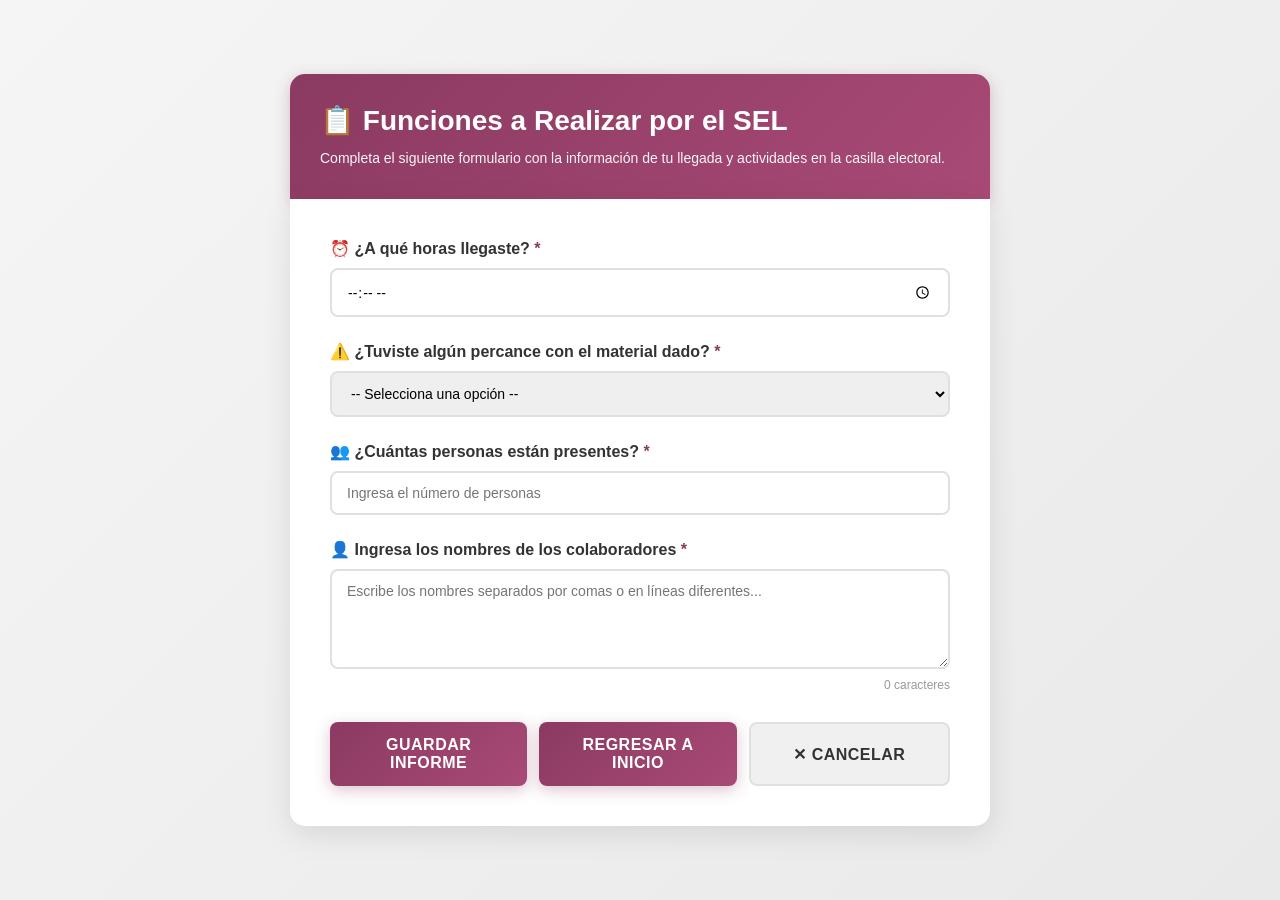
==== Frontend/form-sel.html @ 78c0f2da "Versión SEL 2" ====
<!DOCTYPE html>
<html lang="es">
<head>
    <meta charset="UTF-8">
    <meta name="viewport" content="width=device-width, initial-scale=1.0">
    <title>Funciones a Realizar por el SEL - INE</title>
    <style>
        * {
            margin: 0;
            padding: 0;
            box-sizing: border-box;
        }

        body {
            font-family: 'Segoe UI', Tahoma, Geneva, Verdana, sans-serif;
            background: linear-gradient(135deg, #f5f5f5 0%, #e9e9e9 100%);
            min-height: 100vh;
            display: flex;
            justify-content: center;
            align-items: center;
            padding: 20px;
        }

        .container {
            max-width: 700px;
            width: 100%;
        }

        .header {
            background: linear-gradient(135deg, #8B3A62 0%, #a84a75 100%);
            color: white;
            padding: 30px;
            border-radius: 15px 15px 0 0;
            box-shadow: 0 4px 15px rgba(139, 58, 98, 0.3);
        }

        .header h1 {
            font-size: 28px;
            margin-bottom: 10px;
            font-weight: 700;
        }

        .header p {
            font-size: 14px;
            opacity: 0.95;
            line-height: 1.6;
        }

        .form-container {
            background: white;
            padding: 40px;
            border-radius: 0 0 15px 15px;
            box-shadow: 0 8px 30px rgba(0, 0, 0, 0.1);
        }

        .form-group {
            margin-bottom: 25px;
        }

        .form-group label {
            display: block;
            font-size: 16px;
            font-weight: 600;
            color: #333;
            margin-bottom: 10px;
            transition: all 0.3s ease;
        }

        .form-group label:hover {
            color: #8B3A62;
        }

        .form-group input[type="time"],
        .form-group input[type="number"],
        .form-group select,
        .form-group textarea {
            width: 100%;
            padding: 12px 15px;
            font-size: 14px;
            border: 2px solid #e0e0e0;
            border-radius: 8px;
            font-family: 'Segoe UI', Tahoma, Geneva, Verdana, sans-serif;
            transition: all 0.3s ease;
            resize: none;
        }

        .form-group input[type="time"]:focus,
        .form-group input[type="number"]:focus,
        .form-group select:focus,
        .form-group textarea:focus {
            outline: none;
            border-color: #8B3A62;
            box-shadow: 0 0 0 3px rgba(139, 58, 98, 0.1);
        }

        .form-group textarea {
            min-height: 100px;
            resize: vertical;
            max-height: 200px;
        }

        .char-count {
            font-size: 12px;
            color: #999;
            margin-top: 5px;
            text-align: right;
        }

        .hidden-field {
            display: none;
            margin-top: 15px;
            padding: 15px;
            background: #fff3cd;
            border-left: 4px solid #ffc107;
            border-radius: 4px;
            animation: slideDown 0.3s ease;
        }

        .hidden-field.show {
            display: block;
        }

        @keyframes slideDown {
            from {
                opacity: 0;
                transform: translateY(-10px);
            }
            to {
                opacity: 1;
                transform: translateY(0);
            }
        }

        .hidden-field textarea {
            margin-top: 10px;
        }

        .hidden-field label {
            margin-bottom: 8px;
            font-size: 14px;
        }

        .button-group {
            display: flex;
            gap: 12px;
            margin-top: 30px;
        }

        .btn {
            flex: 1;
            padding: 14px 20px;
            font-size: 16px;
            font-weight: 600;
            border: none;
            border-radius: 8px;
            cursor: pointer;
            transition: all 0.3s ease;
            text-transform: uppercase;
            letter-spacing: 0.5px;
        }

        .btn-submit {
            background: linear-gradient(135deg, #8B3A62 0%, #a84a75 100%);
            color: white;
            box-shadow: 0 4px 15px rgba(139, 58, 98, 0.3);
        }

        .btn-submit:hover {
            transform: translateY(-2px);
            box-shadow: 0 6px 20px rgba(139, 58, 98, 0.4);
        }

        .btn-submit:active {
            transform: translateY(0);
        }

        .btn-cancel {
            background: #f0f0f0;
            color: #333;
            border: 2px solid #e0e0e0;
        }

        .btn-cancel:hover {
            background: #e8e8e8;
            border-color: #d0d0d0;
        }

        .success-message {
            display: none;
            background: #d4edda;
            border: 1px solid #c3e6cb;
            color: #155724;
            padding: 15px;
            border-radius: 8px;
            margin-bottom: 20px;
            animation: fadeIn 0.3s ease;
        }

        .success-message.show {
            display: block;
        }

        @keyframes fadeIn {
            from {
                opacity: 0;
            }
            to {
                opacity: 1;
            }
        }

        .required {
            color: #8B3A62;
            font-weight: bold;
        }

        @media (max-width: 600px) {
            .header {
                padding: 20px;
            }

            .header h1 {
                font-size: 22px;
            }

            .form-container {
                padding: 20px;
            }

            .button-group {
                flex-direction: column;
            }

            .btn {
                width: 100%;
            }
        }
    </style>
</head>
<body>
    <div class="container">
        <form id="formularioSEL">
            <div class="header">
                <h1>📋 Funciones a Realizar por el SEL</h1>
                <p>Completa el siguiente formulario con la información de tu llegada y actividades en la casilla electoral.</p>
            </div>

            <div class="form-container">
                <div class="success-message" id="successMessage">
                    ✓ Informe registrado exitosamente
                </div>

                <!-- Campo 1: Hora de llegada -->
                <div class="form-group">
                    <label for="horaLlegada">
                        ⏰ ¿A qué horas llegaste? <span class="required">*</span>
                    </label>
                    <input 
                        type="time" 
                        id="horaLlegada" 
                        name="horaLlegada" 
                        required
                    >
                </div>

                <!-- Campo 2: Percances con material -->
                <div class="form-group">
                    <label for="percances">
                        ⚠️ ¿Tuviste algún percance con el material dado? <span class="required">*</span>
                    </label>
                    <select id="percances" name="percances" required onchange="togglePercanceField()">
                        <option value="">-- Selecciona una opción --</option>
                        <option value="no">No, todo está bien</option>
                        <option value="si">Sí, hubo un percance</option>
                    </select>
                </div>

                <!-- Campo oculto: Descripción del percance -->
                <div class="hidden-field" id="percanceField">
                    <label for="descripcionPercance">
                        Describe el percance:
                    </label>
                    <textarea 
                        id="descripcionPercance" 
                        name="descripcionPercance" 
                        placeholder="Detalla qué sucedió con el material..."
                    ></textarea>
                </div>

                <!-- Campo 3: Cantidad de personas -->
                <div class="form-group">
                    <label for="cantidadPersonas">
                        👥 ¿Cuántas personas están presentes? <span class="required">*</span>
                    </label>
                    <input 
                        type="number" 
                        id="cantidadPersonas" 
                        name="cantidadPersonas" 
                        min="1" 
                        max="100"
                        placeholder="Ingresa el número de personas"
                        required
                    >
                </div>

                <!-- Campo 4: Nombres de colaboradores -->
                <div class="form-group">
                    <label for="colaboradores">
                        👤 Ingresa los nombres de los colaboradores <span class="required">*</span>
                    </label>
                    <textarea 
                        id="colaboradores" 
                        name="colaboradores" 
                        placeholder="Escribe los nombres separados por comas o en líneas diferentes..."
                        required
                    ></textarea>
                    <div class="char-count">
                        <span id="charCount">0</span> caracteres
                    </div>
                </div>

                <!-- Botones -->
                <div class="button-group">
                    <button type="submit" class="btn btn-submit">Guardar Informe</button>
                    <button type="submit" class="btn btn-submit">Regresar a inicio</button>
                    <button type="reset" class="btn btn-cancel" onclick="resetForm()">✕ Cancelar</button>
                    
                </div>
            </div>
        </form>
    </div>

    <script>
        // Mostrar/ocultar campo de descripción de percances
        function togglePercanceField() {
            const percances = document.getElementById('percances').value;
            const percanceField = document.getElementById('percanceField');
            
            if (percances === 'si') {
                percanceField.classList.add('show');
            } else {
                percanceField.classList.remove('show');
            }
        }

        // Contador de caracteres
        document.getElementById('colaboradores').addEventListener('input', function() {
            document.getElementById('charCount').textContent = this.value.length;
        });

        // Envío del formulario
        document.getElementById('formularioSEL').addEventListener('submit', function(e) {
            e.preventDefault();

            // Validar campos
            const horaLlegada = document.getElementById('horaLlegada').value;
            const percances = document.getElementById('percances').value;
            const cantidadPersonas = document.getElementById('cantidadPersonas').value;
            const colaboradores = document.getElementById('colaboradores').value;

            if (!horaLlegada || !percances || !cantidadPersonas || !colaboradores) {
                alert('⚠️ Por favor completa todos los campos requeridos');
                return;
            }

            // Mostrar mensaje de éxito
            const successMessage = document.getElementById('successMessage');
            successMessage.classList.add('show');

            // Registrar datos en consola (en una aplicación real, se enviaría a un servidor)
            console.log('Informe SEL registrado:', {
                horaLlegada,
                percances,
                descripcionPercance: document.getElementById('descripcionPercance').value,
                cantidadPersonas,
                colaboradores
            });

            // Ocultar mensaje después de 3 segundos
            setTimeout(() => {
                successMessage.classList.remove('show');
            }, 3000);

            // Opcional: Limpiar formulario después de enviar
            setTimeout(() => {
                this.reset();
                document.getElementById('percanceField').classList.remove('show');
                document.getElementById('charCount').textContent = '0';
            }, 1500);
        });

        // Función para resetear el formulario
        function resetForm() {
            document.getElementById('formularioSEL').reset();
            document.getElementById('percanceField').classList.remove('show');
            document.getElementById('charCount').textContent = '0';
        }
    </script>
</body>
</html>
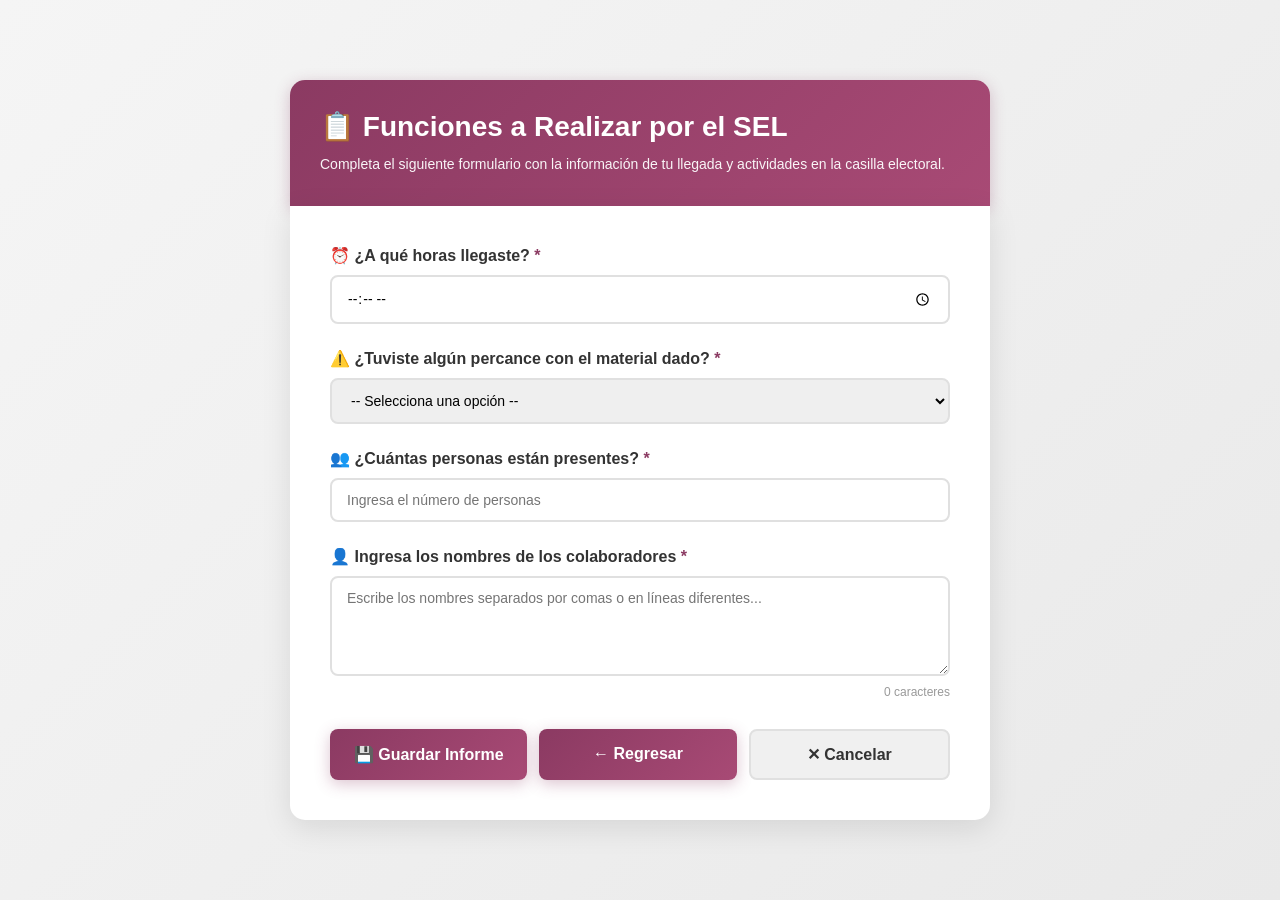
==== commit baae66a2: "V 1.0.3 Ya se mandan los reportes de los SEL´s" ====
--- a/Frontend/form-sel.html
+++ b/Frontend/form-sel.html
@@ -63,11 +63,6 @@
             font-weight: 600;
             color: #333;
             margin-bottom: 10px;
-            transition: all 0.3s ease;
-        }
-
-        .form-group label:hover {
-            color: #8B3A62;
         }
 
         .form-group input[type="time"],
@@ -81,7 +76,6 @@
             border-radius: 8px;
             font-family: 'Segoe UI', Tahoma, Geneva, Verdana, sans-serif;
             transition: all 0.3s ease;
-            resize: none;
         }
 
         .form-group input[type="time"]:focus,
@@ -113,31 +107,14 @@
             background: #fff3cd;
             border-left: 4px solid #ffc107;
             border-radius: 4px;
-            animation: slideDown 0.3s ease;
         }
 
         .hidden-field.show {
             display: block;
         }
 
-        @keyframes slideDown {
-            from {
-                opacity: 0;
-                transform: translateY(-10px);
-            }
-            to {
-                opacity: 1;
-                transform: translateY(0);
-            }
-        }
-
         .hidden-field textarea {
             margin-top: 10px;
-        }
-
-        .hidden-field label {
-            margin-bottom: 8px;
-            font-size: 14px;
         }
 
         .button-group {
@@ -155,8 +132,6 @@
             border-radius: 8px;
             cursor: pointer;
             transition: all 0.3s ease;
-            text-transform: uppercase;
-            letter-spacing: 0.5px;
         }
 
         .btn-submit {
@@ -165,13 +140,14 @@
             box-shadow: 0 4px 15px rgba(139, 58, 98, 0.3);
         }
 
-        .btn-submit:hover {
+        .btn-submit:hover:not(:disabled) {
             transform: translateY(-2px);
             box-shadow: 0 6px 20px rgba(139, 58, 98, 0.4);
         }
 
-        .btn-submit:active {
-            transform: translateY(0);
+        .btn-submit:disabled {
+            opacity: 0.7;
+            cursor: not-allowed;
         }
 
         .btn-cancel {
@@ -185,28 +161,26 @@
             border-color: #d0d0d0;
         }
 
-        .success-message {
+        .mensaje-error {
+            background-color: #f8d7da;
+            color: #721c24;
+            border: 1px solid #f5c6cb;
+            padding: 12px;
+            border-radius: 4px;
+            margin-bottom: 20px;
+            text-align: center;
             display: none;
-            background: #d4edda;
+        }
+
+        .mensaje-exito {
+            background-color: #d4edda;
+            color: #155724;
             border: 1px solid #c3e6cb;
-            color: #155724;
-            padding: 15px;
-            border-radius: 8px;
+            padding: 12px;
+            border-radius: 4px;
             margin-bottom: 20px;
-            animation: fadeIn 0.3s ease;
-        }
-
-        .success-message.show {
-            display: block;
-        }
-
-        @keyframes fadeIn {
-            from {
-                opacity: 0;
-            }
-            to {
-                opacity: 1;
-            }
+            text-align: center;
+            display: none;
         }
 
         .required {
@@ -215,24 +189,8 @@
         }
 
         @media (max-width: 600px) {
-            .header {
-                padding: 20px;
-            }
-
-            .header h1 {
-                font-size: 22px;
-            }
-
-            .form-container {
-                padding: 20px;
-            }
-
             .button-group {
                 flex-direction: column;
-            }
-
-            .btn {
-                width: 100%;
             }
         }
     </style>
@@ -246,24 +204,16 @@
             </div>
 
             <div class="form-container">
-                <div class="success-message" id="successMessage">
-                    ✓ Informe registrado exitosamente
-                </div>
-
-                <!-- Campo 1: Hora de llegada -->
+                <div class="mensaje-error" id="mensajeError"></div>
+                <div class="mensaje-exito" id="mensajeExito"></div>
+
                 <div class="form-group">
                     <label for="horaLlegada">
                         ⏰ ¿A qué horas llegaste? <span class="required">*</span>
                     </label>
-                    <input 
-                        type="time" 
-                        id="horaLlegada" 
-                        name="horaLlegada" 
-                        required
-                    >
-                </div>
-
-                <!-- Campo 2: Percances con material -->
+                    <input type="time" id="horaLlegada" name="horaLlegada" required>
+                </div>
+
                 <div class="form-group">
                     <label for="percances">
                         ⚠️ ¿Tuviste algún percance con el material dado? <span class="required">*</span>
@@ -275,63 +225,40 @@
                     </select>
                 </div>
 
-                <!-- Campo oculto: Descripción del percance -->
                 <div class="hidden-field" id="percanceField">
                     <label for="descripcionPercance">
                         Describe el percance:
                     </label>
-                    <textarea 
-                        id="descripcionPercance" 
-                        name="descripcionPercance" 
-                        placeholder="Detalla qué sucedió con el material..."
-                    ></textarea>
-                </div>
-
-                <!-- Campo 3: Cantidad de personas -->
+                    <textarea id="descripcionPercance" name="descripcionPercance" placeholder="Detalla qué sucedió con el material..."></textarea>
+                </div>
+
                 <div class="form-group">
                     <label for="cantidadPersonas">
                         👥 ¿Cuántas personas están presentes? <span class="required">*</span>
                     </label>
-                    <input 
-                        type="number" 
-                        id="cantidadPersonas" 
-                        name="cantidadPersonas" 
-                        min="1" 
-                        max="100"
-                        placeholder="Ingresa el número de personas"
-                        required
-                    >
-                </div>
-
-                <!-- Campo 4: Nombres de colaboradores -->
+                    <input type="number" id="cantidadPersonas" name="cantidadPersonas" min="1" max="100" placeholder="Ingresa el número de personas" required>
+                </div>
+
                 <div class="form-group">
                     <label for="colaboradores">
                         👤 Ingresa los nombres de los colaboradores <span class="required">*</span>
                     </label>
-                    <textarea 
-                        id="colaboradores" 
-                        name="colaboradores" 
-                        placeholder="Escribe los nombres separados por comas o en líneas diferentes..."
-                        required
-                    ></textarea>
+                    <textarea id="colaboradores" name="colaboradores" placeholder="Escribe los nombres separados por comas o en líneas diferentes..." required></textarea>
                     <div class="char-count">
                         <span id="charCount">0</span> caracteres
                     </div>
                 </div>
 
-                <!-- Botones -->
                 <div class="button-group">
-                    <button type="submit" class="btn btn-submit">Guardar Informe</button>
-                    <button type="submit" class="btn btn-submit">Regresar a inicio</button>
+                    <button type="submit" class="btn btn-submit" id="btnSubmit">💾 Guardar Informe</button>
+                    <button type="button" class="btn btn-submit" onclick="regresarInicio()">← Regresar</button>
                     <button type="reset" class="btn btn-cancel" onclick="resetForm()">✕ Cancelar</button>
-                    
                 </div>
             </div>
         </form>
     </div>
 
     <script>
-        // Mostrar/ocultar campo de descripción de percances
         function togglePercanceField() {
             const percances = document.getElementById('percances').value;
             const percanceField = document.getElementById('percanceField');
@@ -343,58 +270,87 @@
             }
         }
 
-        // Contador de caracteres
         document.getElementById('colaboradores').addEventListener('input', function() {
             document.getElementById('charCount').textContent = this.value.length;
         });
 
-        // Envío del formulario
-        document.getElementById('formularioSEL').addEventListener('submit', function(e) {
+        function regresarInicio() {
+            window.location.href = "SEL.html";
+        }
+
+        document.getElementById('formularioSEL').addEventListener('submit', async function(e) {
             e.preventDefault();
 
-            // Validar campos
             const horaLlegada = document.getElementById('horaLlegada').value;
             const percances = document.getElementById('percances').value;
             const cantidadPersonas = document.getElementById('cantidadPersonas').value;
             const colaboradores = document.getElementById('colaboradores').value;
 
             if (!horaLlegada || !percances || !cantidadPersonas || !colaboradores) {
-                alert('⚠️ Por favor completa todos los campos requeridos');
+                mostrarError('Por favor completa todos los campos requeridos');
                 return;
             }
 
-            // Mostrar mensaje de éxito
-            const successMessage = document.getElementById('successMessage');
-            successMessage.classList.add('show');
-
-            // Registrar datos en consola (en una aplicación real, se enviaría a un servidor)
-            console.log('Informe SEL registrado:', {
-                horaLlegada,
-                percances,
-                descripcionPercance: document.getElementById('descripcionPercance').value,
-                cantidadPersonas,
-                colaboradores
-            });
-
-            // Ocultar mensaje después de 3 segundos
-            setTimeout(() => {
-                successMessage.classList.remove('show');
-            }, 3000);
-
-            // Opcional: Limpiar formulario después de enviar
-            setTimeout(() => {
-                this.reset();
-                document.getElementById('percanceField').classList.remove('show');
-                document.getElementById('charCount').textContent = '0';
-            }, 1500);
+            const btnSubmit = document.getElementById('btnSubmit');
+            btnSubmit.disabled = true;
+            btnSubmit.textContent = '⏳ Guardando...';
+
+            try {
+                const formData = new FormData();
+                formData.append('horaLlegada', horaLlegada);
+                formData.append('percances', percances);
+                formData.append('descripcionPercance', document.getElementById('descripcionPercance').value);
+                formData.append('cantidadPersonas', cantidadPersonas);
+                formData.append('colaboradores', colaboradores);
+
+                const respuesta = await fetch('guardar_reporte_sel.php', {
+                    method: 'POST',
+                    body: formData
+                });
+
+                const datos = await respuesta.json();
+
+                if (datos.exito) {
+                    mostrarExito('✓ ' + datos.mensaje);
+                    
+                    setTimeout(() => {
+                        document.getElementById('formularioSEL').reset();
+                        document.getElementById('percanceField').classList.remove('show');
+                        document.getElementById('charCount').textContent = '0';
+                        window.location.href = "SEL.html";
+                    }, 2000);
+                } else {
+                    mostrarError('❌ ' + datos.mensaje);
+                    btnSubmit.disabled = false;
+                    btnSubmit.textContent = '💾 Guardar Informe';
+                }
+            } catch (error) {
+                mostrarError('❌ Error: ' + error.message);
+                btnSubmit.disabled = false;
+                btnSubmit.textContent = '💾 Guardar Informe';
+            }
         });
 
-        // Función para resetear el formulario
         function resetForm() {
             document.getElementById('formularioSEL').reset();
             document.getElementById('percanceField').classList.remove('show');
             document.getElementById('charCount').textContent = '0';
         }
+
+        function mostrarError(mensaje) {
+            const div = document.getElementById('mensajeError');
+            div.textContent = mensaje;
+            div.style.display = 'block';
+            setTimeout(() => {
+                div.style.display = 'none';
+            }, 5000);
+        }
+
+        function mostrarExito(mensaje) {
+            const div = document.getElementById('mensajeExito');
+            div.textContent = mensaje;
+            div.style.display = 'block';
+        }
     </script>
 </body>
 </html>
